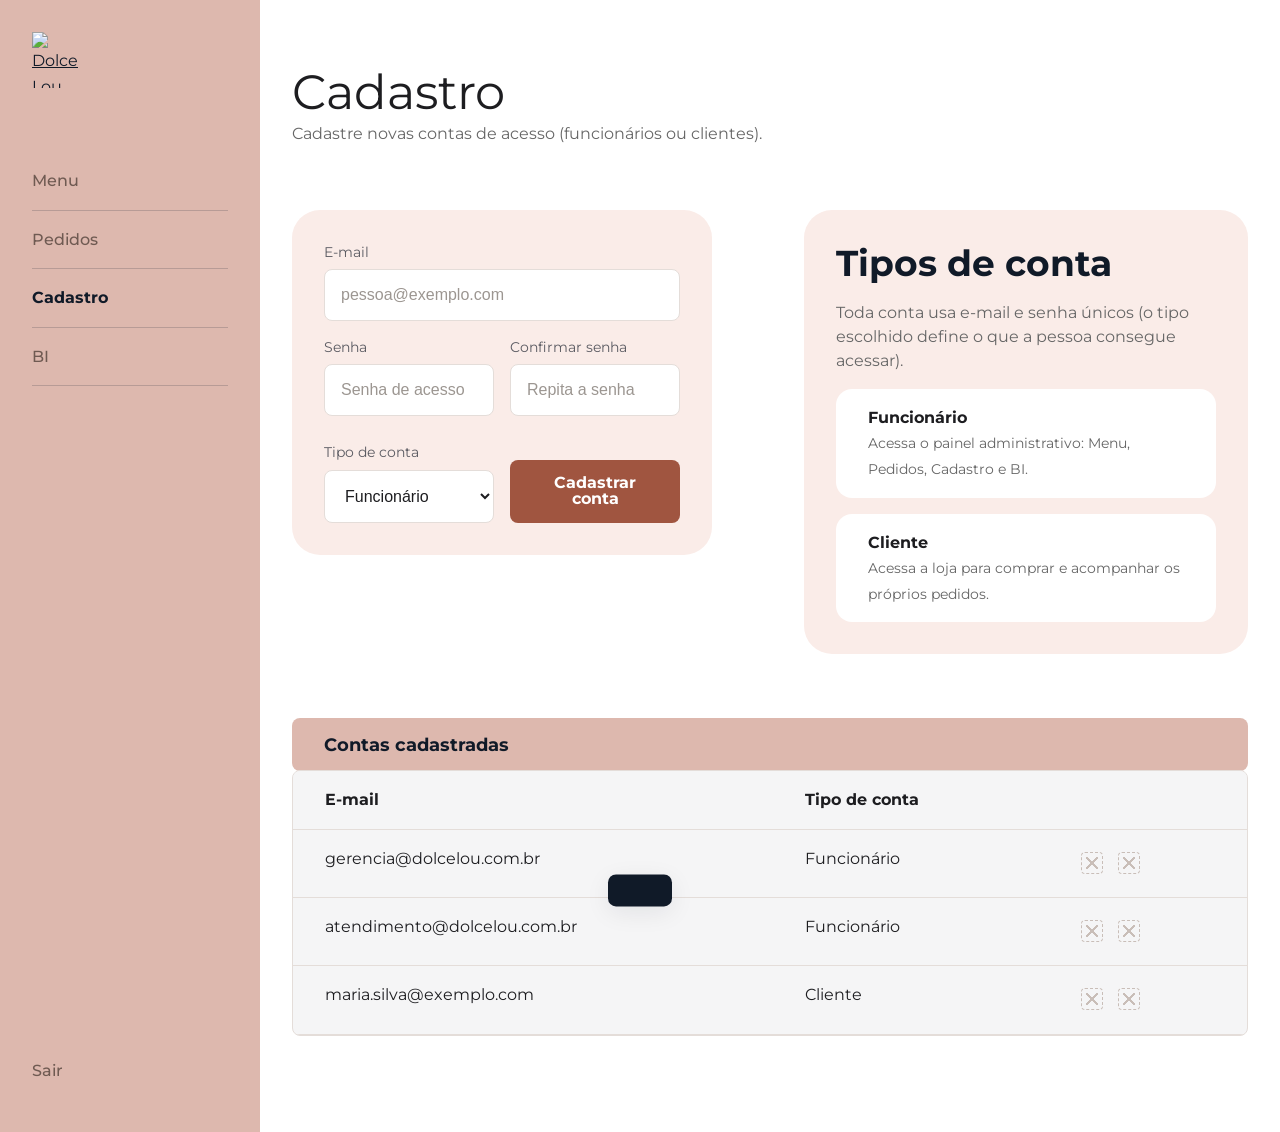
==== admin-cadastro.html @ e2d11806 "feat: atualiza páginas html, imagens do cardápio e scripts js" ====
<!DOCTYPE html>
<html lang="pt-BR">

<head>
  <meta charset="UTF-8">
  <meta name="viewport" content="width=device-width, initial-scale=1.0">
  <title>Cadastro | Dolce Lou</title>
  <meta name="description" content="Cadastro de contas de acesso da Dolce Lou.">

  <link rel="preconnect" href="https://fonts.googleapis.com">
  <link rel="preconnect" href="https://fonts.gstatic.com" crossorigin>
  <link href="https://fonts.googleapis.com/css2?family=Montserrat:wght@400;500;700;800&display=swap" rel="stylesheet">
  <link rel="stylesheet" href="style.css">
</head>

<body>
  <a class="pular-conteudo" href="#conteudo">Pular para o conteúdo</a>

  <div class="painel">

    <!-- barrinha do lado-->
    <header class="painel-lateral">
      <a class="painel-lateral__logo logo" href="dashboard.html" aria-label="Dolce Lou — painel">
        <img src="fotinhas/logo (2).png" alt="Dolce Lou" width="56" height="56">
      </a>
      <nav class="painel-nav" aria-label="Menu do painel">
        <a class="painel-nav__link" href="admin-cardapio.html">Menu</a>
        <a class="painel-nav__link" href="admin-pedidos.html">Pedidos</a>
        <a class="painel-nav__link" href="admin-cadastro.html" aria-current="page">Cadastro</a>
        <a class="painel-nav__link" href="dashboard.html">BI</a>
      </nav>
      <div class="painel-lateral__sair">
        <a class="painel-nav__link" href="login.html">Sair</a>
      </div>
    </header>
    

    <!-- conteudo  -->
    <main class="painel-conteudo" id="conteudo">
      <div class="painel-cabecalho">
        <div>
          <h1 class="painel-cabecalho__titulo">Cadastro</h1>
          <p class="texto-suave">Cadastre novas contas de acesso (funcionários ou clientes).</p>
        </div>
      </div>

      <div class="painel-colunas">

        <form class="painel-formulario formulario" id="formulario-cadastro-conta" novalidate>
          <div class="campo">
            <label class="campo__rotulo" for="novo-email">E-mail</label>
            <input class="campo__entrada" type="email" id="novo-email" name="email" autocomplete="email"
              placeholder="pessoa@exemplo.com" required>
          </div>

          <div class="formulario__linha">
            <div class="campo">
              <label class="campo__rotulo" for="nova-senha">Senha</label>
              <input class="campo__entrada" type="password" id="nova-senha" name="senha" autocomplete="new-password"
                placeholder="Senha de acesso" required minlength="6">
            </div>

            <div class="campo">
              <label class="campo__rotulo" for="confirmar-nova-senha">Confirmar senha</label>
              <input class="campo__entrada" type="password" id="confirmar-nova-senha" name="confirmar_senha"
                autocomplete="new-password" placeholder="Repita a senha" required minlength="6">
            </div>
          </div>

          <div class="formulario__linha formulario__linha--rodape">
            <div class="campo">
              <label class="campo__rotulo" for="novo-tipo-conta">Tipo de conta</label>
              <select class="campo__entrada" id="novo-tipo-conta" name="acesso" required>
                <option value="FUNCIONARIO" selected>Funcionário</option>
                <option value="COMPRADOR">Cliente</option>
              </select>
            </div>

            <div class="campo">
              <span class="campo__rotulo" aria-hidden="true">&nbsp;</span>
              <button type="submit" class="botao botao--primario botao--bloco">Cadastrar conta</button>
            </div>
          </div>
        </form>

        <aside class="dashboard-card" aria-labelledby="cadastro-dicas-titulo">
          <h2 class="dashboard-card__titulo" id="cadastro-dicas-titulo">Tipos de conta</h2>
          <p class="texto-suave">Toda conta usa e-mail e senha únicos (o tipo escolhido define o que a pessoa consegue
            acessar).</p>
          <div class="indicadores">
            <div class="indicador">
              <span>
                <strong>Funcionário</strong><br>
                <span class="texto-suave" style="font-size:.85rem">Acessa o painel administrativo: Menu, Pedidos,
                  Cadastro e BI.</span>
              </span>
            </div>
            <div class="indicador">
              <span>
                <strong>Cliente</strong><br>
                <span class="texto-suave" style="font-size:.85rem">Acessa a loja para comprar e acompanhar os próprios
                  pedidos.</span>
              </span>
            </div>
          </div>
        </aside>
      </div>

      <!--
        anotaçãozinha: os dados q eu coloquei sao dados de demonstração. O AcessoEntity no backnd nn tem campo nome,
        por isso a listagem usa o e-mail como identificação da conta
      -->
      <section class="tabela-categoria" aria-labelledby="contas-titulo">
        <h2 class="tabela-categoria__titulo" id="contas-titulo">Contas cadastradas</h2>
        <div class="tabela-rolagem" tabindex="0" role="region" aria-label="Tabela de contas cadastradas, rolável">
          <table class="tabela">
            <caption class="sr-apenas">Lista de contas de acesso cadastradas</caption>
            <thead>
              <tr>
                <th scope="col">E-mail</th>
                <th scope="col">Tipo de conta</th>
                <th scope="col"><span class="sr-apenas">Ações</span></th>
              </tr>
            </thead>
            <tbody>
              <tr data-acesso-id="1" data-tipo="conta">
                <td data-campo="email">gerencia@dolcelou.com.br</td>
                <td data-campo="acesso">Funcionário</td>
                <td class="tabela__acoes">
                  <button type="button" class="botao-icone botao-icone--editar"><span class="espaco-imagem" style="width:22px;height:22px" aria-hidden="true"></span><span class="sr-apenas">Editar conta gerencia@dolcelou.com.br</span></button>
                  <button type="button" class="botao-icone botao-icone--excluir"><span class="espaco-imagem" style="width:22px;height:22px" aria-hidden="true"></span><span class="sr-apenas">Excluir conta gerencia@dolcelou.com.br</span></button>
                </td>
              </tr>
              <tr data-acesso-id="2" data-tipo="conta">
                <td data-campo="email">atendimento@dolcelou.com.br</td>
                <td data-campo="acesso">Funcionário</td>
                <td class="tabela__acoes">
                  <button type="button" class="botao-icone botao-icone--editar"><span class="espaco-imagem" style="width:22px;height:22px" aria-hidden="true"></span><span class="sr-apenas">Editar conta atendimento@dolcelou.com.br</span></button>
                  <button type="button" class="botao-icone botao-icone--excluir"><span class="espaco-imagem" style="width:22px;height:22px" aria-hidden="true"></span><span class="sr-apenas">Excluir conta atendimento@dolcelou.com.br</span></button>
                </td>
              </tr>
              <tr data-acesso-id="3" data-tipo="conta">
                <td data-campo="email">maria.silva@exemplo.com</td>
                <td data-campo="acesso">Cliente</td>
                <td class="tabela__acoes">
                  <button type="button" class="botao-icone botao-icone--editar"><span class="espaco-imagem" style="width:22px;height:22px" aria-hidden="true"></span><span class="sr-apenas">Editar conta maria.silva@exemplo.com</span></button>
                  <button type="button" class="botao-icone botao-icone--excluir"><span class="espaco-imagem" style="width:22px;height:22px" aria-hidden="true"></span><span class="sr-apenas">Excluir conta maria.silva@exemplo.com</span></button>
                </td>
              </tr>
            </tbody>
          </table>
        </div>
      </section>
    </main>
  </div>

  <div id="avisos" class="sr-apenas" role="status" aria-live="polite"></div>
  <div id="notificacao" class="notificacao" role="status" aria-live="polite"></div>

  <script src="js/admin.js"></script>
</body>

</html>
---- style.css ----
:root {

--cor-escura: #101a28;

--cor-escura-2: #16202f;

--cor-terracota: #cc8a73;

--cor-terracota-media: #b87459;

--cor-terracota-cta: #a05540;

--cor-terracota-cta-hover: #874632;


--cor-creme: #fdf6f3;
--cor-rosa-claro: #f7e9e4;

--cor-rosa-suave: #faece8;

--cor-rosa-sidebar: #ddb8ae;

--cor-branco: #ffffff;
--cor-cinza-claro: #f5f5f6;
--cor-borda: #e4ddd9;


--cor-texto: #1d1d20;
--cor-texto-suave: #5b5b62;
--cor-texto-claro: #ffffff;


--cor-editar: #2e7d32;

--cor-excluir: #c62828;

--cor-foco: #1d6fd6;



--fonte-base: 'Montserrat', -apple-system, BlinkMacSystemFont, 'Segoe UI', sans-serif;


--esp-xs: .5rem;
--esp-sm: 1rem;
--esp-md: 2rem;
--esp-lg: 4rem;
--esp-xl: 6rem;


--largura-conteudo: 1200px;
--raio-sm: 8px;
--raio-md: 16px;
--raio-lg: 28px;

--sombra-card: 0 6px 24px rgba(16, 26, 40, .08);
}



*,
*::before,
*::after {
box-sizing: border-box;
}

html {
scroll-behavior: smooth;
}

body {
margin: 0;
font-family: var(--fonte-base);
font-size: 16px;
line-height: 1.6;
color: var(--cor-texto);
background: var(--cor-branco);
-webkit-font-smoothing: antialiased;
}

img {
display: block;
max-width: 100%;
height: auto;

}

a {
color: inherit;
}

ul {
list-style: none;
margin: 0;
padding: 0;
}

button {
font-family: inherit;
cursor: pointer;
}



h1,
h2,
h3,
h4 {
margin: 0 0 var(--esp-sm);
line-height: 1.2;
font-weight: 700;
}

h1 {
font-size: clamp(2rem, 4vw, 3rem);
}

h2 {
font-size: clamp(1.6rem, 3vw, 2.25rem);
}

h3 {
font-size: 1.15rem;
}

p {
margin: 0 0 var(--esp-sm);
}

.titulo-secao {
text-align: center;
font-weight: 800;
margin-bottom: var(--esp-md);
}

.texto-suave {
color: var(--cor-texto-suave);
}





.pular-conteudo {
position: absolute;
left: var(--esp-sm);
top: -100px;
z-index: 999;
padding: .75rem 1.25rem;
background: var(--cor-escura);
color: var(--cor-texto-claro);
border-radius: var(--raio-sm);
transition: top .2s ease;
}

.pular-conteudo:focus {
top: var(--esp-sm);
}


.sr-apenas {
position: absolute !important;
width: 1px;
height: 1px;
padding: 0;
margin: -1px;
overflow: hidden;
clip: rect(0 0 0 0);
white-space: nowrap;
border: 0;
}


:focus-visible {
outline: 3px solid var(--cor-foco);
outline-offset: 2px;
border-radius: 4px;
}


@media (prefers-reduced-motion: reduce) {

*,
*::before,
*::after {
animation-duration: .001ms !important;
transition-duration: .001ms !important;
scroll-behavior: auto !important;
}
}



.container {
width: 100%;
max-width: var(--largura-conteudo);
margin-inline: auto;
padding-inline: var(--esp-md);
}

.secao {
padding-block: var(--esp-lg);
}



.cabecalho {
background: var(--cor-escura);
color: var(--cor-texto-claro);
}

.cabecalho__interno {
display: flex;
align-items: center;
justify-content: flex-start;
gap: var(--esp-lg);
padding-block: var(--esp-sm);
}

.nav__lista {
display: flex;
gap: var(--esp-md);
align-items: center;
}

.nav__botao-sair {
background: none;
border: 0;
color: inherit;
font: inherit;
cursor: pointer;
}

.nav__usuario {
font-weight: 700;
color: var(--cor-terracota);
}

.nav__link {
text-decoration: none;
font-weight: 500;
padding: .5rem .25rem;
border-bottom: 2px solid transparent;
}

.nav__link:hover,
.nav__link[aria-current="page"] {
border-bottom-color: var(--cor-terracota);
}


.nav__alternador {
display: none;
background: none;
border: 0;
color: inherit;
padding: .5rem;
}

.nav__alternador svg {
width: 28px;
height: 28px;
}



.header-onda {
position: relative;
background: black;
color: white;
padding: var(--esp-sm) 0 150px;
width: 100%;
overflow: hidden;
}

.navbar-onda {
padding-inline: var(--esp-lg);
}

.menu-onda {
display: flex;
list-style: none;
align-items: center;
gap: var(--esp-md);
margin: 0;
padding: var(--esp-sm) 0;
}

.menu-onda a {
color: white;
text-decoration: none;
padding: .5rem .25rem;
border-bottom: 2px solid transparent;
}

.menu-onda a:hover,
.menu-onda a[aria-current="page"] {
border-bottom-color: var(--cor-terracota);
}

.botao-sair-onda {
background: none;
border: 0;
color: white;
font: inherit;
cursor: pointer;
padding: .5rem .25rem;
}

.nav__usuario {
font-weight: 700;
color: var(--cor-terracota);
}

.hero-onda {
display: flex;
align-items: center;
justify-content: space-between;
flex-wrap: wrap;
max-width: var(--largura-conteudo);
margin-inline: auto;
padding: var(--esp-xl) var(--esp-lg) var(--esp-md);
gap: var(--esp-lg);
}

.text-onda {
max-width: 500px;
}

.text-onda h1 {
font-size: 42px;
margin-bottom: var(--esp-sm);
}

.text-onda p {
font-size: 18px;
margin-bottom: var(--esp-md);
color: white;
}

.image-onda img {
width: 250px;
max-width: 100%;
display: block;
background: transparent;
object-fit: contain;
}

.button-onda {
  display: inline-block;
  background: #BF7969;
  color: white;
  padding: 20px 25px;
  font-size: 18px;
  font-weight: 600;
  border: none;
  border-radius: 25px;
  text-decoration: none;
  position: relative;
  z-index: 999;
}

.wave {
position: absolute;
bottom: 0;
left: 0;
width: 100%;
}

@media (max-width: 720px) {
.navbar-onda {
padding-inline: var(--esp-md);
}

.hero-onda {
padding: var(--esp-lg) var(--esp-md) var(--esp-sm);
justify-content: center;
text-align: center;
}

.text-onda {
max-width: 100%;
}

.image-onda {
margin-inline: auto;
}
}



.rodape {
background: var(--cor-escura);
color: var(--cor-texto-claro);
}

.rodape__grade {
display: grid;
grid-template-columns: repeat(4, 1fr);
gap: var(--esp-md);
padding-block: var(--esp-lg);
text-align: left;
}

.rodape__titulo {
font-size: 1rem;
margin-bottom: var(--esp-sm);
}

.rodape__lista li {
margin-bottom: .6rem;
}

.rodape__link {
text-decoration: none;
color: #d8d2cf;
}

.rodape__link:hover {
color: var(--cor-terracota);
text-decoration: underline;
}

.rodape__contato {
display: flex;
gap: .6rem;
margin-bottom: .8rem;
color: #d8d2cf;
}

.rodape__contato svg {
width: 18px;
height: 18px;
flex-shrink: 0;
margin-top: 3px;
}

.rodape__instagram {
display: grid;
grid-template-columns: repeat(3, 1fr);
gap: 6px;
}

.rodape__instagram img {
aspect-ratio: 1;
object-fit: cover;
border-radius: 6px;
}

.rodape__faixa {
height: 18px;
background: var(--cor-terracota);
}


.logo {
display: inline-flex;
align-items: center;
gap: .5rem;
}

.logo svg {
width: 92px;
height: 92px;
}

.logo--pequeno svg {
width: 56px;
height: 56px;
}


.logo img {
background: transparent;
object-fit: contain;
width: 92px;
height: 92px;
}

.logo--pequeno img {
width: 56px;
height: 56px;
}

.logo--grande img {
width: 240px;
height: 240px;
}

.logo--rodape img {
width: 70px;
height: 70px;
}

.painel-lateral__logo img {
width: 56px;
height: 56px;
background: transparent;
object-fit: contain;
}

.login__logo img {
background: transparent;
object-fit: contain;
}



.botao {
display: inline-flex;
align-items: center;
justify-content: center;
gap: .5rem;
padding: .85rem 1.6rem;
border: 2px solid transparent;
border-radius: var(--raio-sm);
font-weight: 700;
font-size: 1rem;
text-decoration: none;
line-height: 1;
transition: background-color .2s ease, color .2s ease, transform .1s ease;
}

.botao:active {
transform: translateY(1px);
}


.botao--primario {
background: var(--cor-terracota-cta);
color: var(--cor-texto-claro);
}

.botao--primario:hover {
background: var(--cor-terracota-cta-hover);
}


.botao--contorno {
background: transparent;
color: var(--cor-terracota-cta);
border-color: var(--cor-terracota-cta);
}

.botao--contorno:hover {
background: var(--cor-terracota-cta);
color: var(--cor-texto-claro);
}


.botao--escuro {
background: var(--cor-escura);
color: var(--cor-texto-claro);
}

.botao--escuro:hover {
background: var(--cor-escura-2);
}

.botao--bloco {
width: 100%;
}



.hero {
background: var(--cor-escura);
color: var(--cor-texto-claro);
position: relative;
}

.hero__interno {
display: grid;
grid-template-columns: 1fr 1fr;
align-items: center;
gap: var(--esp-md);
padding-block: var(--esp-xl);
}

.hero__texto {
max-width: 30rem;
}

.hero__sobretitulo {
color: var(--cor-terracota);
font-weight: 700;
text-transform: none;
margin-bottom: .25rem;
}

.hero__figura {
display: flex;
justify-content: center;
}

.hero__figura img {
border-radius: var(--raio-md);
}


.banner-pagina {
background: var(--cor-escura) center / cover no-repeat;
color: var(--cor-texto-claro);
text-align: center;
padding-block: var(--esp-xl);
}

.banner-pagina__titulo {
font-size: clamp(2.2rem, 5vw, 3.4rem);
margin: 0;
}





.destaques {
display: grid;
grid-template-columns: 1fr 1.2fr;
gap: var(--esp-lg);
align-items: center;
}

.destaques__lista {
  display: flex;
  flex-direction: column;
  gap: 1.5rem;
  list-style: none;
  padding: 0;
}

.destaque {
  display: flex;
  align-items: center;
  gap: 1.5rem;
  background: var(--cor-branco, #ffffff);
  border-radius: 16px;
  padding: 1.5rem 2rem;
  box-shadow: 0px 4px 20px rgba(0, 0, 0, 0.06);
}

.destaque__icone {
  width: 70px;
  height: 70px;
  min-width: 70px; 
  border-radius: 50%;
  background: #ffffff;
  display: flex;
  align-items: center;
  justify-content: center;
  box-shadow: 0px 4px 12px rgba(0, 0, 0, 0.1);
}

.destaque__imagem {
  width: 35px;
  height: 35px;
  object-fit: contain;
}

.destaque__titulo {
  font-size: 1.25rem;
  font-weight: 600;
  margin-bottom: 0.5rem;
  color: #1a1a1a;
}

.texto-suave {
  margin: 0;
  color: #666666;
  line-height: 1.5;
}


.produtos-grade {
display: grid;
grid-template-columns: repeat(3, 1fr);
gap: var(--esp-md);
margin-bottom: var(--esp-md);
}


.produto {
border: 1px solid var(--cor-borda);
border-radius: var(--raio-md);
overflow: hidden;
background: var(--cor-branco);
box-shadow: var(--sombra-card);
display: flex;
flex-direction: column;
text-align: left;
padding: 0;
transition: transform .15s ease, box-shadow .15s ease;
}

.produto:hover {
transform: translateY(-4px);
box-shadow: 0 12px 30px rgba(16, 26, 40, .14);
}

.produto__imagem {
width: 100%;
aspect-ratio: 16 / 10;
object-fit: cover;
}

.produto__corpo {
padding: var(--esp-sm);
}

.produto__nome {
font-size: 1rem;
margin-bottom: .25rem;
}

.produto__preco {
color: var(--cor-terracota-cta);
font-weight: 700;
}

.centralizar {
text-align: center;
}


.instagram-grade {
display: grid;
grid-template-columns: repeat(3, 1fr);
gap: var(--esp-md);
}

.post {
border: 1px solid var(--cor-borda);
border-radius: var(--raio-md);
overflow: hidden;
background: var(--cor-branco);
box-shadow: var(--sombra-card);
}

.post__imagem {
aspect-ratio: 4 / 3;
object-fit: cover;
width: 100%;
}

.post__legenda {
padding: var(--esp-sm);
font-size: .85rem;
color: var(--cor-texto-suave);
}





.cardapio-hero__figura {
position: relative;
}

.cardapio-hero__blob {
position: absolute;
inset: 0;
background: var(--cor-terracota);
border-radius: 45% 55% 60% 40% / 55% 45% 55% 45%;
z-index: 0;
}

.cardapio-hero__figura img {
position: relative;
z-index: 1;
border-radius: 50%;
}


.categorias {
display: grid;
grid-template-columns: repeat(3, 1fr);
gap: var(--esp-md);
text-align: center;
}

.categoria__icone {
  width: 60px;
  height: 60px;
  object-fit: contain;
  margin: 0 auto 18px auto;
  display: block;
}

.categoria__titulo {
color: var(--cor-terracota-cta);
}


.banner-titulo {
background: var(--cor-escura);
text-align: center;
padding-block: var(--esp-md);
}

.banner-titulo__texto {
color: var(--cor-terracota);
font-size: clamp(2.5rem, 8vw, 5rem);
font-weight: 800;
margin: 0;
}


.menu-bloco {
padding-block: var(--esp-lg);
}

.menu-bloco__cabecalho {
text-align: center;
margin-bottom: var(--esp-md);
}

.menu-bloco__divisor {
max-width: 760px;
margin: var(--esp-sm) auto 0;
border: 0;
border-top: 1px solid var(--cor-borda);
}

.menu-lista {
display: grid;
grid-template-columns: 1fr 1fr;
gap: var(--esp-md) var(--esp-lg);
max-width: 900px;
margin-inline: auto;
}


.item-menu {
display: flex;
flex-direction: column;
align-items: flex-start;
justify-content: flex-start;
width: 100%;
padding: 0.75rem 0; 
background: transparent; 
border: none; 
border-radius: 0;
text-align: left;
cursor: pointer;
box-sizing: border-box;
}

.item-menu:hover {
transform: none;
box-shadow: none;
background: transparent;
}

.item-menu__nome {
display: block;
width: 100%;
font-family: 'Montserrat', sans-serif;
font-size: 1.1rem;
font-weight: 700;
color: var(--cor-texto, #1d1d20);
margin-bottom: 0.25rem;
}

.item-menu__descricao {
display: block;
width: 100%;
font-size: 0.9rem;
color: var(--cor-texto-suave, #5b5b62);
margin-bottom: 0.4rem;
}

.item-menu__preco {
display: block;
width: 100%;
font-size: 1.05rem;
font-weight: 800;
color: var(--cor-terracota-cta, #a05540);
}




.sobre-historia {
display: grid;
grid-template-columns: 1fr 1fr;
gap: var(--esp-md);
align-items: center;
}

.sobre-historia__imagens {
display: grid;
grid-template-columns: 1fr 1fr;
gap: var(--esp-sm);
align-items: center;
}

.sobre-historia__imagens img {
border-radius: var(--raio-md);
object-fit: cover;
}

.sobre-historia__imagens img:first-child {
grid-row: span 2;
height: 100%;
}

.sobre-escolher {
text-align: center;
}

.sobre-escolher__texto {
max-width: 720px;
margin: 0 auto var(--esp-md);
}

.sobre-escolher__imagem {
border-radius: var(--raio-md);
width: 100%;
aspect-ratio: 21/9;
object-fit: cover;
}


.equipe {
background: var(--cor-terracota-media);
color: var(--cor-texto-claro);
padding-top: var(--esp-lg);
}

.equipe__subtitulo {
text-align: center;
max-width: 520px;
margin: 0 auto var(--esp-md);
}

.equipe__grade {
display: grid;
grid-template-columns: repeat(4, 1fr);
gap: var(--esp-md);
transform: translateY(40px);
}

.membro {
background: var(--cor-branco);
color: var(--cor-texto);
border-radius: var(--raio-sm);
overflow: hidden;
box-shadow: var(--sombra-card);
}

.membro__imagem {
aspect-ratio: 1;
object-fit: cover;
width: 100%;
}

.membro__corpo {
padding: var(--esp-sm);
text-align: center;
}

.membro__nome {
margin: 0;
font-size: 1rem;
}

.membro__cargo {
color: var(--cor-texto-suave);
font-size: .85rem;
}


.depoimentos {
padding-top: calc(var(--esp-lg) + 40px);
text-align: center;
}

.depoimento {
max-width: 560px;
margin: var(--esp-md) auto 0;
background: var(--cor-branco);
border: 1px solid var(--cor-borda);
border-radius: var(--raio-md);
box-shadow: var(--sombra-card);
padding: var(--esp-lg) var(--esp-md) var(--esp-md);
position: relative;
}

.depoimento__avatar {
width: 84px;
height: 84px;
border-radius: 50%;
object-fit: cover;
position: absolute;
top: -42px;
left: 50%;
transform: translateX(-50%);
border: 4px solid var(--cor-branco);
}

.depoimento__aspas {
color: var(--cor-terracota);
font-size: 2rem;
font-weight: 800;
line-height: 1;
}

.depoimento__texto {
color: var(--cor-texto-suave);
}

.depoimento__estrelas {
color: var(--cor-terracota);
letter-spacing: 2px;
}

.depoimento__nome {
margin: .5rem 0 0;
}

.depoimento__papel {
color: var(--cor-texto-suave);
font-size: .85rem;
}



.login {
display: grid;
grid-template-columns: 1fr 1fr;
min-height: 100vh;
}

.login__figura {
background: var(--cor-escura-2);
}

.login__figura img {
width: 100%;
height: 100%;
object-fit: cover;
}

.login__painel {
background: var(--cor-escura);
color: var(--cor-texto-claro);
display: flex;
flex-direction: column;
justify-content: center;
padding: var(--esp-xl) var(--esp-lg);
position: relative;
}

.login__logo {
position: absolute;
top: var(--esp-md);
right: var(--esp-md);
color: var(--cor-terracota);
}

.login__titulo {
color: var(--cor-terracota);
margin-bottom: .25rem;
}

.login__subtitulo {
color: #c9c4c1;
margin-bottom: var(--esp-md);
}

.formulario {
display: grid;
gap: var(--esp-sm);
max-width: 420px;
}

.campo {
display: grid;
gap: .35rem;
}

.campo__rotulo {
font-size: .85rem;
color: #c9c4c1;
}

.campo__entrada {
width: 100%;
padding: 1rem;
border: 1px solid #3a4452;
border-radius: var(--raio-sm);
background: var(--cor-escura-2);
color: var(--cor-texto-claro);
font-size: 1rem;
}

.campo__entrada::placeholder {
color: #8a93a0;
}

.campo__entrada:focus-visible {
outline: 3px solid var(--cor-terracota);
outline-offset: 1px;
}

.login__alternar {
margin-top: var(--esp-sm);
font-size: .9rem;
color: #c9c4c1;
}

.login__alternar button {
background: none;
border: 0;
color: var(--cor-terracota);
font-weight: 700;
text-decoration: underline;
padding: 0;
}



.painel {
display: grid;
grid-template-columns: 260px 1fr;
min-height: 100vh;
}


.painel-lateral {
background: var(--cor-rosa-sidebar);
padding: var(--esp-md);
display: flex;
flex-direction: column;
}

.painel-lateral__logo {
color: var(--cor-escura);
margin-bottom: var(--esp-lg);
}

.painel-nav {
display: grid;
gap: 0;
}

.painel-nav__link {
display: block;
padding: var(--esp-sm) 0;
text-decoration: none;
color: #6f5a52;
font-weight: 500;
border-bottom: 1px solid rgba(16, 26, 40, .18);
}

.painel-nav__link[aria-current="page"] {
color: var(--cor-escura);
font-weight: 700;
}

.painel-nav__link:hover {
color: var(--cor-escura);
}

.painel-lateral__sair {
margin-top: auto;
}

.painel-lateral__sair .painel-nav__link {
border: 0;
}


.painel-conteudo {
padding: var(--esp-lg) var(--esp-md);
}

.painel-cabecalho {
display: flex;
align-items: flex-start;
justify-content: space-between;
gap: var(--esp-md);
flex-wrap: wrap;
margin-bottom: var(--esp-lg);
}

.painel-cabecalho__titulo {
font-size: clamp(2rem, 4vw, 3rem);
font-weight: 400;
margin: 0;
}

.painel-cabecalho__titulo strong {
color: var(--cor-terracota-cta);
font-weight: 700;
}

.painel-cabecalho__acoes {
display: flex;
gap: var(--esp-sm);
}


.dashboard-cards {
display: grid;
grid-template-columns: 1fr 1fr;
gap: var(--esp-md);
}

.dashboard-card {
background: var(--cor-rosa-suave);
border-radius: var(--raio-lg);
padding: var(--esp-md);
min-height: 360px;
}

.dashboard-card__titulo {
color: var(--cor-escura);
}


.indicadores {
display: grid;
gap: var(--esp-sm);
margin-top: var(--esp-sm);
}

.indicador {
display: flex;
justify-content: space-between;
align-items: center;
background: var(--cor-branco);
border-radius: var(--raio-md);
padding: var(--esp-sm) var(--esp-md);
}

.indicador__valor {
font-size: 1.6rem;
font-weight: 800;
color: var(--cor-terracota-cta);
}


.tabela-categoria {
margin-bottom: var(--esp-md);
}

.tabela-categoria__titulo {
background: var(--cor-rosa-sidebar);
color: var(--cor-escura);
padding: var(--esp-sm) var(--esp-md);
border-radius: var(--raio-sm);
margin: 0 0 -1px;
font-size: 1.1rem;
}

.tabela-rolagem {
border: 1px solid var(--cor-borda);
border-radius: var(--raio-sm);
max-height: 320px;
overflow: auto;
background: var(--cor-cinza-claro);
}

.tabela {
width: 100%;
border-collapse: collapse;
}

.tabela caption {
text-align: left;
padding: var(--esp-xs) var(--esp-md);
color: var(--cor-texto-suave);
}

.tabela th,
.tabela td {
padding: var(--esp-sm) var(--esp-md);
text-align: left;
border-bottom: 1px solid var(--cor-borda);
vertical-align: top;
}

.tabela thead th {
position: sticky;
top: 0;
background: var(--cor-cinza-claro);
z-index: 1;
}

.tabela__acoes {
text-align: right;
white-space: nowrap;
}

.botao-icone {
background: none;
border: 0;
padding: .35rem;
display: inline-grid;
place-items: center;
border-radius: var(--raio-sm);
}

.botao-icone svg {
width: 22px;
height: 22px;
}

.botao-icone--editar {
color: var(--cor-editar);
}

.botao-icone--excluir {
color: var(--cor-excluir);
}

.botao-icone--ver {
color: var(--cor-foco);
}

.botao-icone--cancelar {
color: var(--cor-excluir);
}

.botao-icone:hover {
background: rgba(0, 0, 0, .06);
}

.botao-icone:disabled {
opacity: .35;
cursor: not-allowed;
}

.botao-icone:disabled:hover {
background: none;
}


.selo {
display: inline-block;
padding: .3rem .8rem;
border-radius: 999px;
font-size: .8rem;
font-weight: 700;
white-space: nowrap;
}

.selo--pendente {
background: #fdecd2;
color: #8a5a00;
}

.selo--preparo {
background: #dbe8fc;
color: #1d4ed8;
}

.selo--pronto {
background: #dcf5e3;
color: #1e7d3c;
}

.selo--entregue {
background: #e6e6e6;
color: #4a4a4a;
}

.selo--cancelado {
background: #fbdada;
color: var(--cor-excluir);
}


.painel-formulario {
background: var(--cor-rosa-suave);
border-radius: var(--raio-lg);
padding: var(--esp-md);
}

.painel-formulario .campo__rotulo {
color: var(--cor-texto-suave);
}

.painel-formulario .campo__entrada {
background: var(--cor-branco);
border: 1px solid var(--cor-borda);
color: var(--cor-texto);
}

.painel-formulario .campo__entrada::placeholder {
color: #9c9691;
}

.painel-formulario .campo__entrada:focus-visible {
outline: 3px solid var(--cor-terracota-cta);
outline-offset: 1px;
}


.painel-colunas {
display: grid;
grid-template-columns: minmax(320px, 480px) 1fr;
gap: var(--esp-md);
align-items: start;
margin-bottom: var(--esp-lg);
}

@media (max-width: 900px) {
.painel-colunas {
grid-template-columns: 1fr;
}
}


.formulario__linha {
display: grid;
grid-template-columns: 1fr 1fr;
gap: var(--esp-sm);
}

@media (max-width: 480px) {
.formulario__linha {
grid-template-columns: 1fr;
}
}

.formulario__linha--rodape {
align-items: end;
}



.modal[hidden] {
display: none;
}

.modal {
position: fixed;
inset: 0;
z-index: 1000;
display: grid;
place-items: center;
padding: var(--esp-sm);
}

.modal__fundo {
position: absolute;
inset: 0;
background: rgba(16, 26, 40, .6);
}

.modal__caixa {
position: relative;
background: var(--cor-branco);
border-radius: var(--raio-md);
max-width: 560px;
width: 100%;
max-height: 90vh;
overflow: auto;
box-shadow: 0 20px 60px rgba(0, 0, 0, .3);
}

.modal__fechar {
position: absolute;
top: var(--esp-sm);
right: var(--esp-sm);
background: rgba(255, 255, 255, .9);
border: 1px solid var(--cor-borda);
width: 40px;
height: 40px;
border-radius: 50%;
display: grid;
place-items: center;
font-size: 1.2rem;
}


.compra {
display: none; 
position: fixed;
top: 0;
left: 0;
width: 100vw;
height: 100vh;
background-color: rgba(0, 0, 0, 0.6); 
z-index: 1000;
justify-content: center;
align-items: center;
padding: 1rem;
}

.compra.modal-compra--ativo {
display: flex;
}

.compra__dialogo {
background-color: var(--cor-branco);
border-radius: 16px;
padding: 2rem;
max-width: 450px;
width: 100%;
box-shadow: 0 10px 25px rgba(0,0,0,0.2);
position: relative;
max-height: 90vh;
overflow-y: auto;
}

.compra__imagem {
width: 100%;
aspect-ratio: 16/9;
object-fit: cover;
border-radius: var(--raio-md) var(--raio-md) 0 0;
}

.compra__corpo {
padding: var(--esp-md);
}

.compra__nome {
margin-bottom: .25rem;
}

.compra__descricao {
color: var(--cor-texto-suave);
}

.compra__preco-base {
font-size: 1.25rem;
font-weight: 800;
color: var(--cor-terracota-cta);
}


.compra__opcoes {
display: flex;
gap: var(--esp-sm);
margin: var(--esp-sm) 0;
flex-wrap: wrap;
}

.opcao-peso {
border: 2px solid var(--cor-borda);
background: var(--cor-branco);
border-radius: var(--raio-sm);
padding: .6rem 1rem;
font-weight: 600;
}

.opcao-peso[aria-pressed="true"] {
border-color: var(--cor-terracota-cta);
background: var(--cor-rosa-claro);
}


.compra__quantidade {
display: flex;
align-items: center;
gap: var(--esp-sm);
margin: var(--esp-sm) 0;
}

.contador {
display: inline-flex;
align-items: center;
border: 1px solid var(--cor-borda);
border-radius: var(--raio-sm);
}

.contador__botao {
background: none;
border: 0;
width: 44px;
height: 44px;
font-size: 1.3rem;
}

.contador__valor {
min-width: 80px;
text-align: center;
border: 0;
font-size: 1rem;
font-weight: 700;
padding: .5rem;
}

.compra__total {
display: flex;
justify-content: space-between;
align-items: center;
border-top: 1px solid var(--cor-borda);
margin-top: var(--esp-sm);
padding-top: var(--esp-sm);
}

.compra__total-valor {
font-size: 1.4rem;
font-weight: 800;
}



.notificacao {
position: fixed;
bottom: var(--esp-md);
left: 50%;
transform: translateX(-50%) translateY(120%);
background: var(--cor-escura);
color: var(--cor-texto-claro);
padding: var(--esp-sm) var(--esp-md);
border-radius: var(--raio-sm);
box-shadow: var(--sombra-card);
z-index: 1100;
transition: transform .3s ease;
max-width: 90vw;
}

.notificacao--visivel {
transform: translateX(-50%) translateY(0);
}



@media (max-width: 980px) {

.hero__interno,
.destaques,
.sobre-historia,
.login {
grid-template-columns: 1fr;
}

.produtos-grade,
.instagram-grade,
.categorias {
grid-template-columns: repeat(2, 1fr);
}

.rodape__grade {
grid-template-columns: 1fr 1fr;
}

.equipe__grade {
grid-template-columns: repeat(2, 1fr);
transform: none;
}

.depoimentos {
padding-top: var(--esp-lg);
}


.painel {
grid-template-columns: 1fr;
}

.painel-lateral {
flex-direction: row;
flex-wrap: wrap;
align-items: center;
gap: var(--esp-sm);
}

.painel-lateral__logo {
margin: 0;
}

.painel-nav {
grid-auto-flow: column;
gap: var(--esp-sm);
}

.painel-nav__link {
border: 0;
}

.painel-lateral__sair {
margin: 0;
}

.dashboard-cards {
grid-template-columns: 1fr;
}


.nav__alternador {
display: inline-flex;
}

.nav__lista {
display: none;
position: absolute;
left: 0;
right: 0;
top: 100%;
flex-direction: column;
gap: 0;
background: var(--cor-escura);
padding: var(--esp-sm) var(--esp-md);
z-index: 50;
}

.nav[data-aberto="true"] .nav__lista {
display: flex;
}

.cabecalho__interno {
position: relative;
}
}


.espaco-imagem {
display: inline-flex;
flex-shrink: 0;
box-sizing: border-box;
border: 1px dashed #c9beb8;
border-radius: 4px;
background:
linear-gradient(45deg, transparent 45%, #c9beb8 45%, #c9beb8 55%, transparent 55%),
linear-gradient(-45deg, transparent 45%, #c9beb8 45%, #c9beb8 55%, transparent 55%),
var(--cor-cinza-claro);
background-size: 60% 60%, 60% 60%, 100% 100%;
background-position: center, center, center;
background-repeat: no-repeat;
}



.filtro-wrap {
position: relative;
display: inline-block;
}

.filtro-painel {
position: absolute;
top: calc(100% + .5rem);
right: 0;
z-index: 40;
min-width: 220px;
background: var(--cor-branco);
border: 1px solid var(--cor-borda);
border-radius: var(--raio-sm);
box-shadow: var(--sombra-card);
padding: var(--esp-sm);
}

.filtro-painel[hidden] {
display: none;
}

.filtro-painel__titulo {
font-weight: 700;
font-size: .9rem;
margin-bottom: .5rem;
}

.filtro-painel__opcao {
display: flex;
align-items: center;
gap: .5rem;
padding: .3rem 0;
font-size: .9rem;
}

.filtro-painel__acoes {
display: flex;
justify-content: space-between;
margin-top: .75rem;
gap: .5rem;
}


@media (max-width: 640px) {

.produtos-grade,
.instagram-grade,
.categorias,
.menu-lista,
.rodape__grade,
.equipe__grade {
grid-template-columns: 1fr;
}

.secao {
padding-block: var(--esp-md);
}
}
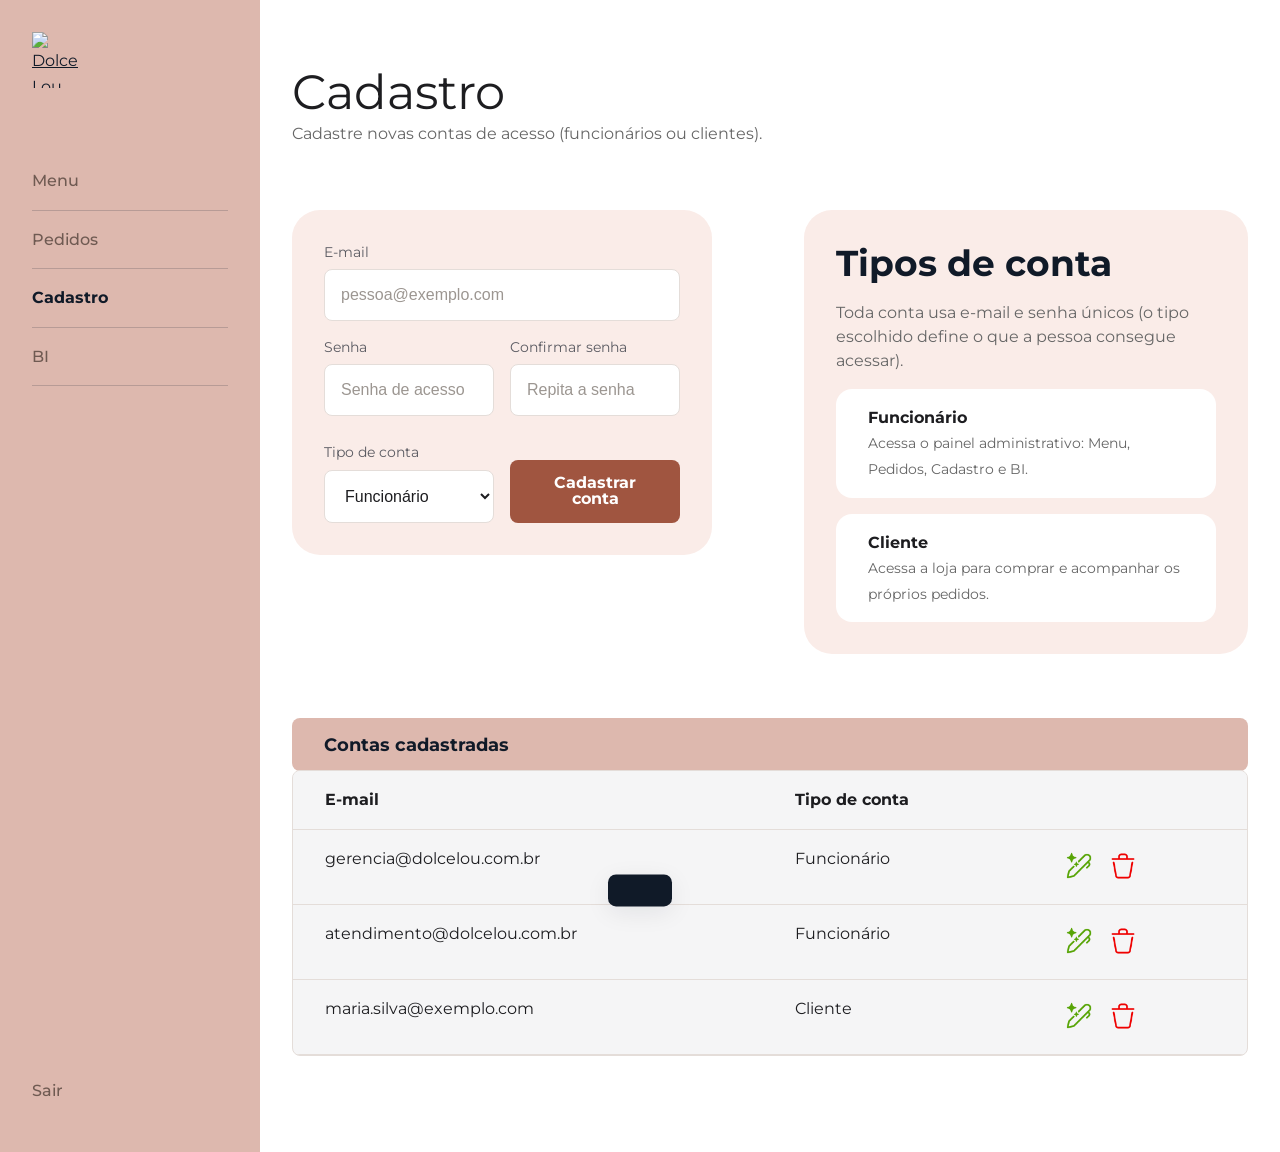
==== commit 96ba107e: "feat: adiciona audio de acessibilidade nos botoes e ajusta icones" ====
--- a/admin-cadastro.html
+++ b/admin-cadastro.html
@@ -127,24 +127,24 @@
                 <td data-campo="email">gerencia@dolcelou.com.br</td>
                 <td data-campo="acesso">Funcionário</td>
                 <td class="tabela__acoes">
-                  <button type="button" class="botao-icone botao-icone--editar"><span class="espaco-imagem" style="width:22px;height:22px" aria-hidden="true"></span><span class="sr-apenas">Editar conta gerencia@dolcelou.com.br</span></button>
-                  <button type="button" class="botao-icone botao-icone--excluir"><span class="espaco-imagem" style="width:22px;height:22px" aria-hidden="true"></span><span class="sr-apenas">Excluir conta gerencia@dolcelou.com.br</span></button>
+                  <button type="button" class="botao-icone botao-icone--ver"><img src="fotinhas/Editar.png" alt="Icone Editar"><span class="sr-apenas">Editar gerencia@dolcelou.com.br</span></button>
+                  <button type="button" class="botao-icone botao-icone--cancelar"><img src="fotinhas/Lixeira.png" alt="Icone Excluir"><span class="sr-apenas">Excluir gerencia@dolcelou.com.br</span></button>
                 </td>
               </tr>
               <tr data-acesso-id="2" data-tipo="conta">
                 <td data-campo="email">atendimento@dolcelou.com.br</td>
                 <td data-campo="acesso">Funcionário</td>
                 <td class="tabela__acoes">
-                  <button type="button" class="botao-icone botao-icone--editar"><span class="espaco-imagem" style="width:22px;height:22px" aria-hidden="true"></span><span class="sr-apenas">Editar conta atendimento@dolcelou.com.br</span></button>
-                  <button type="button" class="botao-icone botao-icone--excluir"><span class="espaco-imagem" style="width:22px;height:22px" aria-hidden="true"></span><span class="sr-apenas">Excluir conta atendimento@dolcelou.com.br</span></button>
+                  <button type="button" class="botao-icone botao-icone--ver"><img src="fotinhas/Editar.png" alt="Icone Editar"><span class="sr-apenas">Editar atendimento@dolcelou.com.br</span></button>
+                  <button type="button" class="botao-icone botao-icone--cancelar"><img src="fotinhas/Lixeira.png" alt="Icone Excluir"><span class="sr-apenas">Excluir atendimento@dolcelou.com.br</span></button>
                 </td>
               </tr>
               <tr data-acesso-id="3" data-tipo="conta">
                 <td data-campo="email">maria.silva@exemplo.com</td>
                 <td data-campo="acesso">Cliente</td>
                 <td class="tabela__acoes">
-                  <button type="button" class="botao-icone botao-icone--editar"><span class="espaco-imagem" style="width:22px;height:22px" aria-hidden="true"></span><span class="sr-apenas">Editar conta maria.silva@exemplo.com</span></button>
-                  <button type="button" class="botao-icone botao-icone--excluir"><span class="espaco-imagem" style="width:22px;height:22px" aria-hidden="true"></span><span class="sr-apenas">Excluir conta maria.silva@exemplo.com</span></button>
+                  <button type="button" class="botao-icone botao-icone--ver"><img src="fotinhas/Editar.png" alt="Icone Editar"><span class="sr-apenas">Editar maria.silva@exemplo.com</span></button>
+                  <button type="button" class="botao-icone botao-icone--cancelar"><img src="fotinhas/Lixeira.png" alt="Icone Excluir"><span class="sr-apenas">Excluir maria.silva@exemplo.com</span></button>
                 </td>
               </tr>
             </tbody>
--- a/style.css
+++ b/style.css
@@ -1313,6 +1313,7 @@
 
 .botao-icone--editar {
 color: var(--cor-editar);
+
 }
 
 .botao-icone--excluir {
@@ -1321,10 +1322,14 @@
 
 .botao-icone--ver {
 color: var(--cor-foco);
+width: 40px;
+height: 40px;
 }
 
 .botao-icone--cancelar {
 color: var(--cor-excluir);
+width: 40px;
+height: 40px;
 }
 
 .botao-icone:hover {
